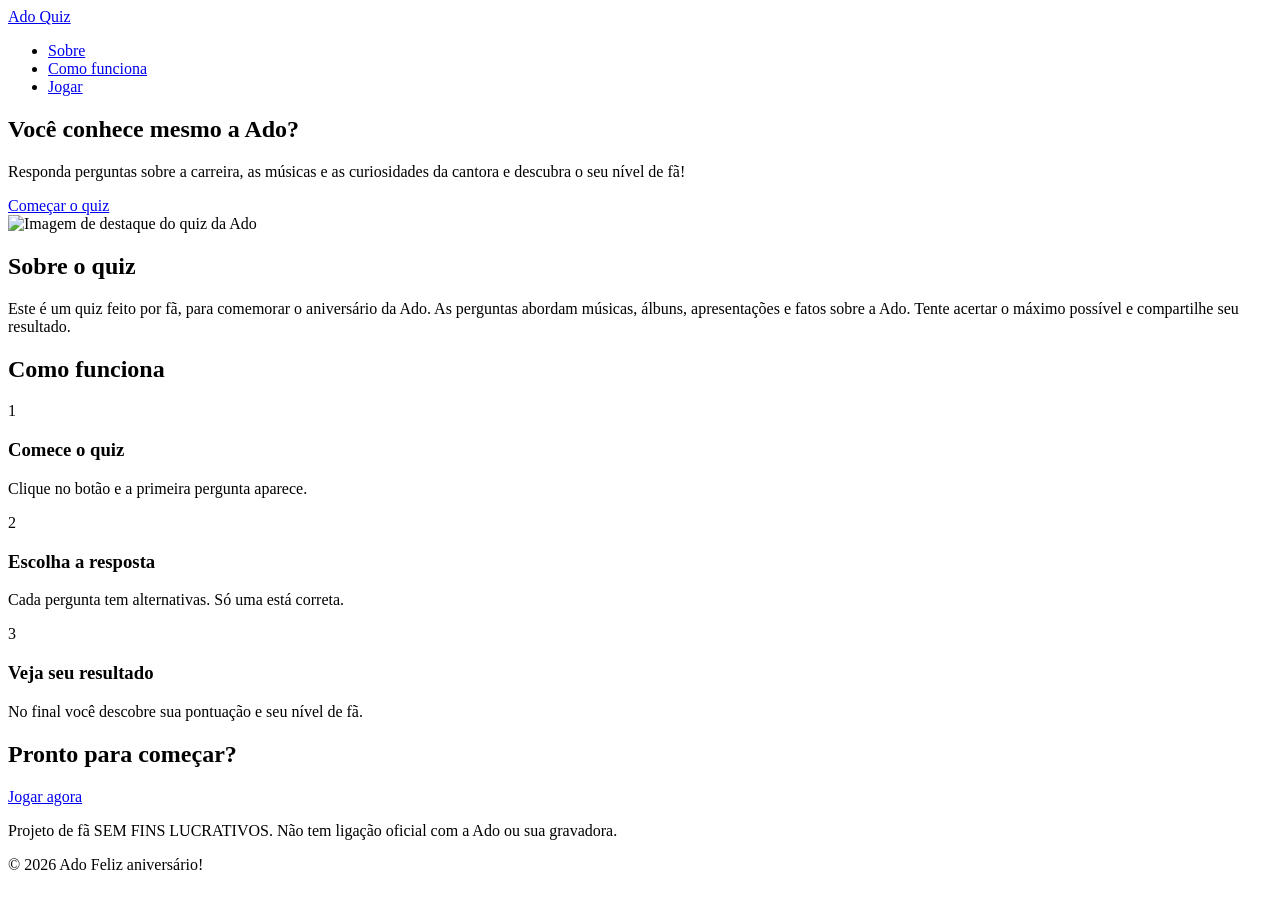
==== index.html @ a0027e68 "Add files via upload" ====
<!DOCTYPE html>
<html lang="pt-BR">
<head>
  <meta charset="UTF-8">
  <meta name="viewport" content="width=device-width, initial-scale=1.0">
  <link rel="stylesheet" href="css/style.css">
  <meta name="description" content="Quiz sobre a cantora Ado: teste seus conhecimentos sobre a carreira, músicas e curiosidades!">
  <title>Ado Quiz | Teste seus conhecimentos</title>
</head>
<body>

  <header class="header">
    <nav class="navbar">
      <a href="index.html" class="logo">Ado Quiz</a>
      <ul class="nav-links">
        <li><a href="#sobre">Sobre</a></li>
        <li><a href="#como-funciona">Como funciona</a></li>
        <li><a href="pages/quiz.html">Jogar</a></li>
      </ul>
    </nav>
  </header>

  <main>

    <section class="hero" id="inicio">
      <div class="hero-content">
        <h1>Você conhece mesmo a Ado?</h1>
        <p>
          Responda perguntas sobre a carreira, as músicas e as curiosidades
          da cantora e descubra o seu nível de fã!
        </p>
        <a href="pages/quiz.html" class="btn btn-primary" id="btn-iniciar">Começar o quiz</a>
      </div>

      <div class="hero-image">
        <!-- Coloque uma imagem sua na pasta assets e ajuste o nome abaixo -->
        <img src="assets/img/ado1.png" alt="Imagem de destaque do quiz da Ado">
      </div>
    </section>

    <!-- SOBRE -->
    <section class="sobre" id="sobre">
      <h2>Sobre o quiz</h2>
      <p>
        Este é um quiz feito por fã, para comemorar o aniversário da Ado. As perguntas abordam músicas,
        álbuns, apresentações e fatos sobre a Ado. Tente acertar o máximo
        possível e compartilhe seu resultado.
      </p>
    </section>

    <section class="como-funciona" id="como-funciona">
      <h2>Como funciona</h2>

      <div class="cards">
        <article class="card">
          <span class="card-numero">1</span>
          <h3>Comece o quiz</h3>
          <p>Clique no botão e a primeira pergunta aparece.</p>
        </article>

        <article class="card">
          <span class="card-numero">2</span>
          <h3>Escolha a resposta</h3>
          <p>Cada pergunta tem alternativas. Só uma está correta.</p>
        </article>

        <article class="card">
          <span class="card-numero">3</span>
          <h3>Veja seu resultado</h3>
          <p>No final você descobre sua pontuação e seu nível de fã.</p>
        </article>
      </div>
    </section>

    <section class="cta">
      <h2>Pronto para começar?</h2>
      <a href="pages/quiz.html" class="btn btn-secondary">Jogar agora</a>
    </section>

  </main>

  <footer class="footer">
    <p>Projeto de fã SEM FINS LUCRATIVOS. Não tem ligação oficial com a Ado ou sua gravadora.</p>
    <p>&copy; 2026 Ado Feliz aniversário!</p>
  </footer>

  <script src="js/main.js"></script>
</body>
</html>
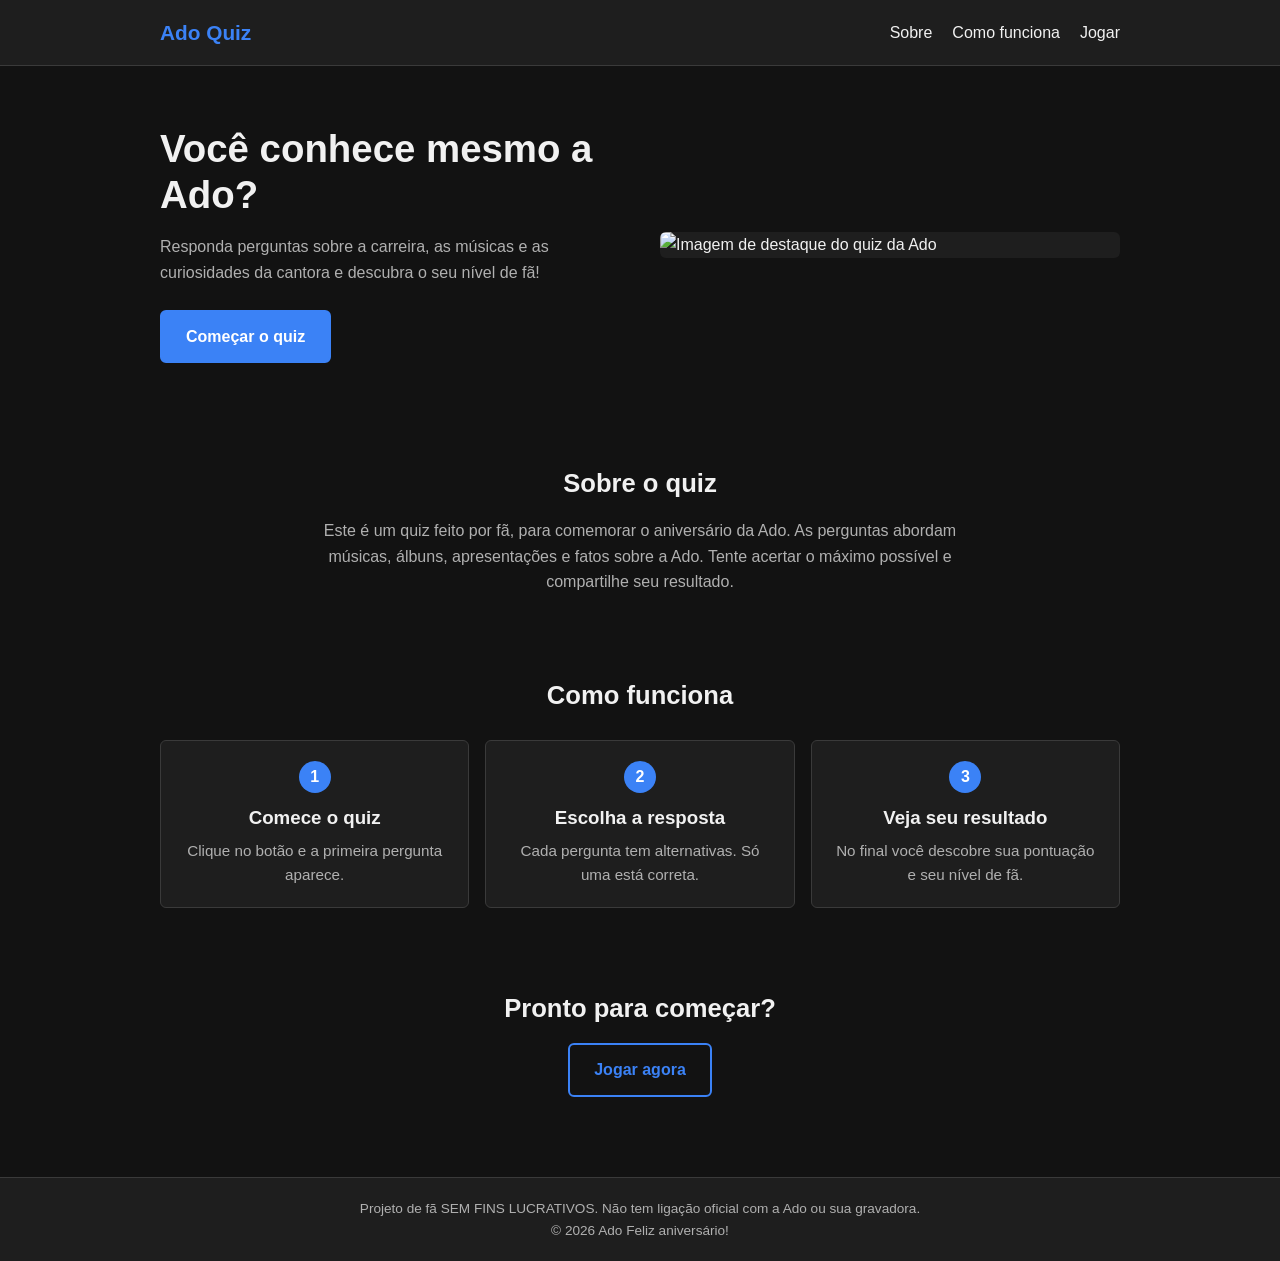
==== commit 588519a5: "css e js add" ====
--- a/index.html
+++ b/index.html
@@ -3,7 +3,7 @@
 <head>
   <meta charset="UTF-8">
   <meta name="viewport" content="width=device-width, initial-scale=1.0">
-  <link rel="stylesheet" href="css/style.css">
+  <link rel="stylesheet" href="style.css">
   <meta name="description" content="Quiz sobre a cantora Ado: teste seus conhecimentos sobre a carreira, músicas e curiosidades!">
   <title>Ado Quiz | Teste seus conhecimentos</title>
 </head>
@@ -84,6 +84,6 @@
     <p>&copy; 2026 Ado Feliz aniversário!</p>
   </footer>
 
-  <script src="js/main.js"></script>
+  <script src="main.js"></script>
 </body>
-</html>+</html>
--- a/style.css
+++ b/style.css
@@ -0,0 +1,406 @@
+
+html {
+  background-color: #121212;
+  color-scheme: dark;
+}
+
+* {
+  box-sizing: border-box;
+  margin: 0;
+  padding: 0;
+}
+
+body {
+  font-family: Arial, Helvetica, sans-serif;
+  background-color: #121212;
+  color: #f1f1f1;
+  line-height: 1.6;
+  min-height: 100vh;
+  display: flex;
+  flex-direction: column;
+}
+
+h1, h2, h3, p, span, li {
+  color: #f1f1f1;
+}
+
+main {
+  flex: 1;
+  background-color: #121212;
+}
+
+img {
+  max-width: 100%;
+  display: block;
+}
+
+a {
+  color: #f1f1f1;
+  text-decoration: none;
+}
+
+ul {
+  list-style: none;
+}
+
+[hidden] {
+  display: none !important;
+}
+
+/* ---------- Topo ---------- */
+.header {
+  background-color: #1e1e1e;
+  border-bottom: 1px solid #3a3a3a;
+}
+
+.navbar {
+  max-width: 1000px;
+  margin: 0 auto;
+  padding: 16px 20px;
+  display: flex;
+  align-items: center;
+  justify-content: space-between;
+}
+
+.logo {
+  font-size: 1.3rem;
+  font-weight: bold;
+  color: #3b82f6;
+}
+
+.nav-links {
+  display: flex;
+  gap: 20px;
+}
+
+.nav-links a {
+  color: #f1f1f1;
+}
+
+.nav-links a:hover {
+  color: #3b82f6;
+}
+
+/* ---------- Botões ---------- */
+.btn {
+  display: inline-block;
+  padding: 12px 24px;
+  border: 2px solid #3b82f6;
+  border-radius: 6px;
+  font-size: 1rem;
+  font-family: inherit;
+  font-weight: bold;
+  cursor: pointer;
+}
+
+.btn-primary {
+  background-color: #3b82f6;
+  color: #ffffff;
+}
+
+.btn-primary:hover {
+  background-color: #2563eb;
+  border-color: #2563eb;
+}
+
+.btn-secondary {
+  background-color: #121212;
+  color: #3b82f6;
+}
+
+.btn-secondary:hover {
+  background-color: #1e1e1e;
+}
+
+/* ---------- Página inicial ---------- */
+.hero {
+  max-width: 1000px;
+  margin: 0 auto;
+  padding: 60px 20px;
+  display: grid;
+  grid-template-columns: 1fr 1fr;
+  gap: 40px;
+  align-items: center;
+}
+
+.hero-content h1 {
+  font-size: 2.4rem;
+  line-height: 1.2;
+  margin-bottom: 16px;
+}
+
+.hero-content p {
+  color: #b0b0b0;
+  margin-bottom: 24px;
+}
+
+.hero-image img {
+  width: 100%;
+  max-height: 420px;
+  object-fit: cover;
+  border-radius: 6px;
+  background-color: #1e1e1e;
+}
+
+.sobre,
+.como-funciona,
+.cta {
+  max-width: 1000px;
+  margin: 0 auto;
+  padding: 40px 20px;
+  text-align: center;
+}
+
+.sobre h2,
+.como-funciona h2,
+.cta h2 {
+  font-size: 1.6rem;
+  margin-bottom: 14px;
+}
+
+.sobre p {
+  max-width: 650px;
+  margin: 0 auto;
+  color: #b0b0b0;
+}
+
+.cards {
+  margin-top: 24px;
+  display: grid;
+  grid-template-columns: repeat(auto-fit, minmax(220px, 1fr));
+  gap: 16px;
+}
+
+.card {
+  background-color: #1e1e1e;
+  border: 1px solid #3a3a3a;
+  border-radius: 6px;
+  padding: 20px;
+}
+
+.card-numero {
+  display: inline-block;
+  width: 32px;
+  height: 32px;
+  line-height: 32px;
+  border-radius: 50%;
+  background-color: #3b82f6;
+  color: #ffffff;
+  font-weight: bold;
+}
+
+.card h3 {
+  margin: 10px 0 6px;
+}
+
+.card p {
+  color: #b0b0b0;
+  font-size: 0.95rem;
+}
+
+.cta {
+  margin-bottom: 40px;
+}
+
+/* ---------- Rodapé ---------- */
+.footer {
+  text-align: center;
+  padding: 20px;
+  background-color: #1e1e1e;
+  border-top: 1px solid #3a3a3a;
+  font-size: 0.85rem;
+}
+
+.footer p {
+  color: #b0b0b0;
+}
+
+/* ==========================================================
+   PÁGINA DO QUIZ
+   ========================================================== */
+.quiz-page {
+  display: flex;
+  justify-content: center;
+  padding: 30px 16px 50px;
+}
+
+.quiz-box {
+  width: 100%;
+  max-width: 650px;
+  height: fit-content;
+  background-color: #1e1e1e;
+  border: 1px solid #3a3a3a;
+  border-radius: 6px;
+  padding: 24px;
+}
+
+.quiz-topo {
+  display: flex;
+  justify-content: space-between;
+  margin-bottom: 8px;
+  font-size: 0.9rem;
+}
+
+.quiz-topo span {
+  color: #b0b0b0;
+}
+
+.barra {
+  height: 8px;
+  background-color: #333333;
+  border-radius: 4px;
+  overflow: hidden;
+  margin-bottom: 20px;
+}
+
+.barra-preenchida {
+  height: 100%;
+  width: 0%;
+  background-color: #3b82f6;
+}
+
+.imagem-pergunta {
+  width: 100%;
+  max-height: 280px;
+  object-fit: cover;
+  border-radius: 6px;
+  margin-bottom: 16px;
+}
+
+#texto-pergunta {
+  font-size: 1.3rem;
+  margin-bottom: 18px;
+}
+
+.opcoes {
+  display: grid;
+  gap: 10px;
+}
+
+.opcao {
+  display: flex;
+  align-items: center;
+  gap: 12px;
+  width: 100%;
+  text-align: left;
+  padding: 12px 14px;
+  background-color: #121212;
+  color: #f1f1f1;
+  border: 1px solid #3a3a3a;
+  border-radius: 6px;
+  font-size: 1rem;
+  font-family: inherit;
+  cursor: pointer;
+}
+
+.opcao span {
+  color: #f1f1f1;
+}
+
+.opcao:hover:not(:disabled) {
+  background-color: #2a2a2a;
+  border-color: #3b82f6;
+}
+
+.opcao:disabled {
+  cursor: default;
+}
+
+.opcao-letra {
+  flex-shrink: 0;
+  width: 28px;
+  height: 28px;
+  line-height: 28px;
+  text-align: center;
+  border-radius: 50%;
+  background-color: #333333;
+  font-weight: bold;
+  font-size: 0.85rem;
+}
+
+.opcao.correta {
+  border-color: #22c55e;
+  background-color: #12301f;
+}
+
+.opcao.errada {
+  border-color: #ef4444;
+  background-color: #3b1515;
+}
+
+.feedback {
+  min-height: 24px;
+  margin: 14px 0 6px;
+  font-weight: bold;
+}
+
+.feedback.acertou {
+  color: #22c55e;
+}
+
+.feedback.errou {
+  color: #ef4444;
+}
+
+#btn-proxima {
+  margin-top: 8px;
+}
+
+/* ---------- Resultado ---------- */
+.resultado {
+  text-align: center;
+}
+
+.resultado h2 {
+  font-size: 1.6rem;
+  margin-bottom: 12px;
+}
+
+.resultado-pontos {
+  font-size: 2.6rem;
+  font-weight: bold;
+  color: #3b82f6;
+  margin-bottom: 6px;
+}
+
+.resultado p {
+  color: #b0b0b0;
+}
+
+.resultado .resultado-pontos {
+  color: #3b82f6;
+}
+
+.resultado-botoes {
+  margin-top: 22px;
+  display: flex;
+  flex-wrap: wrap;
+  gap: 12px;
+  justify-content: center;
+}
+
+/* ---------- Celular ---------- */
+@media (max-width: 700px) {
+  .hero {
+    grid-template-columns: 1fr;
+    padding: 40px 20px;
+    text-align: center;
+  }
+
+  .hero-content h1 {
+    font-size: 1.9rem;
+  }
+
+  .nav-links {
+    gap: 12px;
+    font-size: 0.9rem;
+  }
+
+  .quiz-box {
+    padding: 18px;
+  }
+
+  #texto-pergunta {
+    font-size: 1.15rem;
+  }
+}
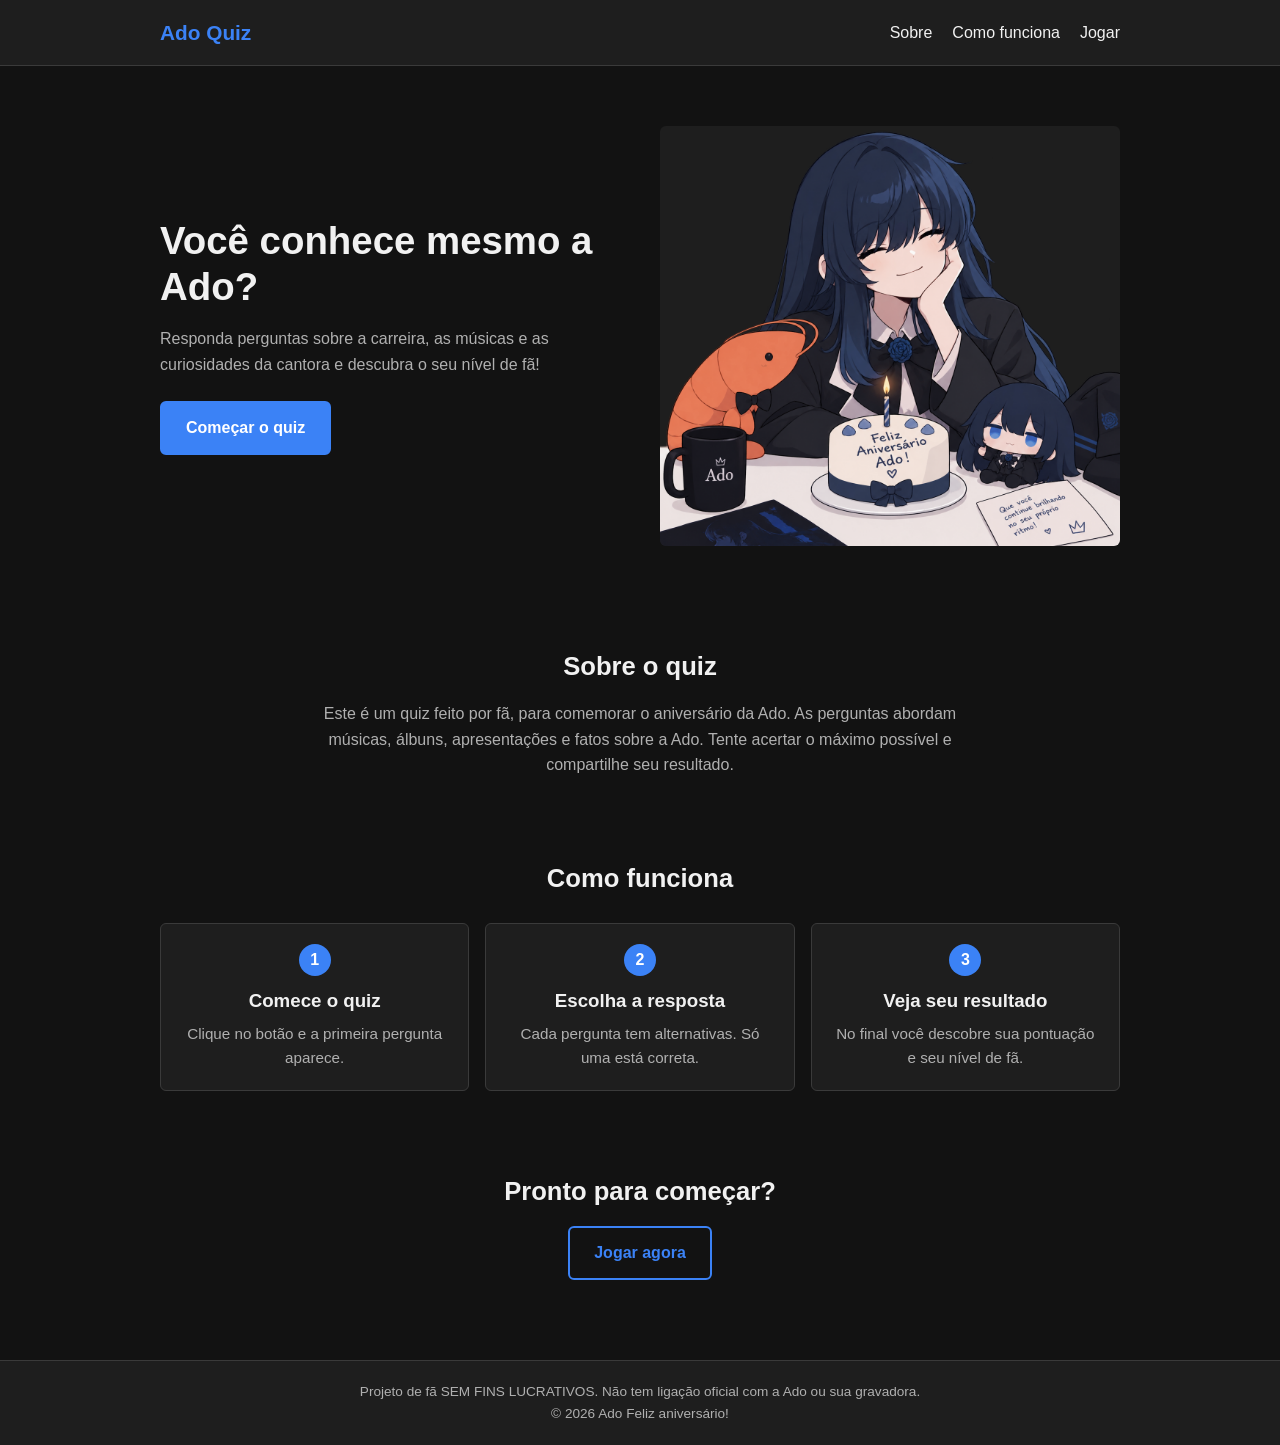
==== commit 5da0e50c: "Update image source path in index.html" ====
--- a/index.html
+++ b/index.html
@@ -34,7 +34,7 @@
 
       <div class="hero-image">
         <!-- Coloque uma imagem sua na pasta assets e ajuste o nome abaixo -->
-        <img src="assets/img/ado1.png" alt="Imagem de destaque do quiz da Ado">
+        <img src="ado1.png" alt="Imagem de destaque do quiz da Ado">
       </div>
     </section>
 
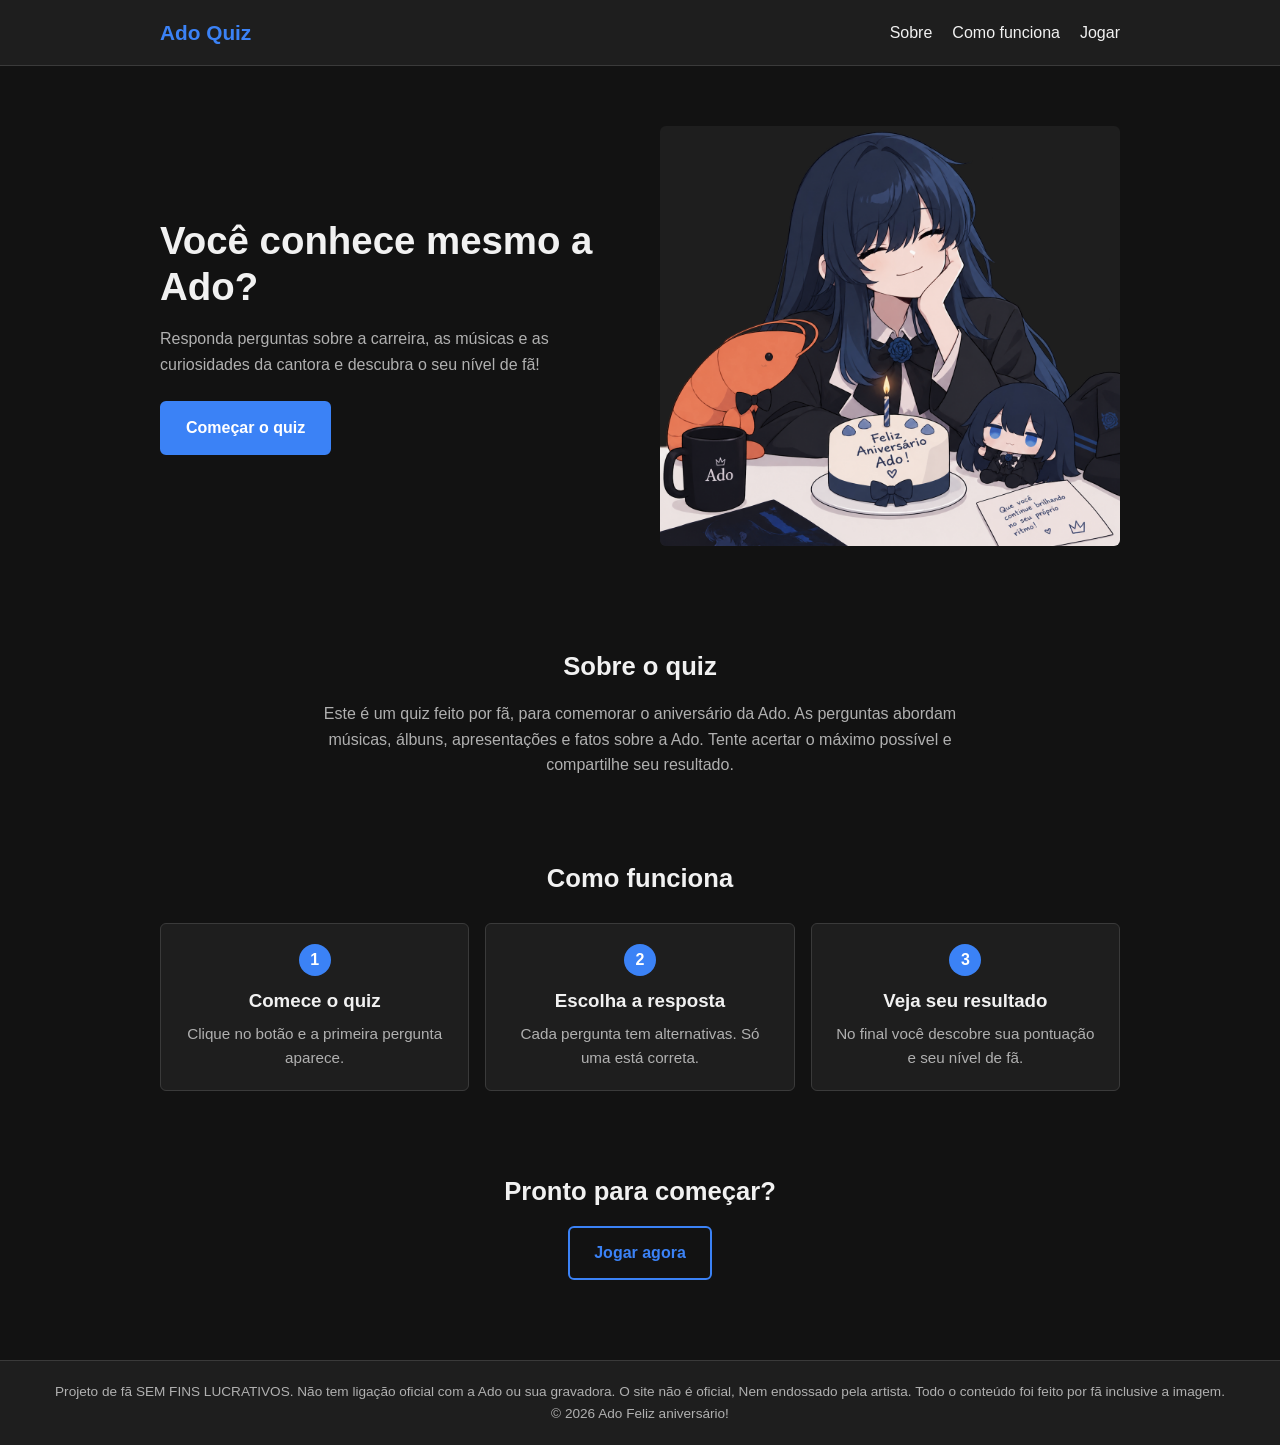
==== commit 699972a4: "Update index.html" ====
--- a/index.html
+++ b/index.html
@@ -15,7 +15,7 @@
       <ul class="nav-links">
         <li><a href="#sobre">Sobre</a></li>
         <li><a href="#como-funciona">Como funciona</a></li>
-        <li><a href="pages/quiz.html">Jogar</a></li>
+        <li><a href="quiz.html">Jogar</a></li>
       </ul>
     </nav>
   </header>
@@ -29,7 +29,7 @@
           Responda perguntas sobre a carreira, as músicas e as curiosidades
           da cantora e descubra o seu nível de fã!
         </p>
-        <a href="pages/quiz.html" class="btn btn-primary" id="btn-iniciar">Começar o quiz</a>
+        <a href="quiz.html" class="btn btn-primary" id="btn-iniciar">Começar o quiz</a>
       </div>
 
       <div class="hero-image">
@@ -74,13 +74,15 @@
 
     <section class="cta">
       <h2>Pronto para começar?</h2>
-      <a href="pages/quiz.html" class="btn btn-secondary">Jogar agora</a>
+      <a href="quiz.html" class="btn btn-secondary">Jogar agora</a>
     </section>
 
   </main>
 
   <footer class="footer">
-    <p>Projeto de fã SEM FINS LUCRATIVOS. Não tem ligação oficial com a Ado ou sua gravadora.</p>
+    <p>Projeto de fã SEM FINS LUCRATIVOS. Não tem ligação oficial com a Ado ou sua gravadora.
+    O site não é oficial, Nem endossado pela artista. Todo o conteúdo foi feito por fã inclusive a imagem.
+    </p>
     <p>&copy; 2026 Ado Feliz aniversário!</p>
   </footer>
 
